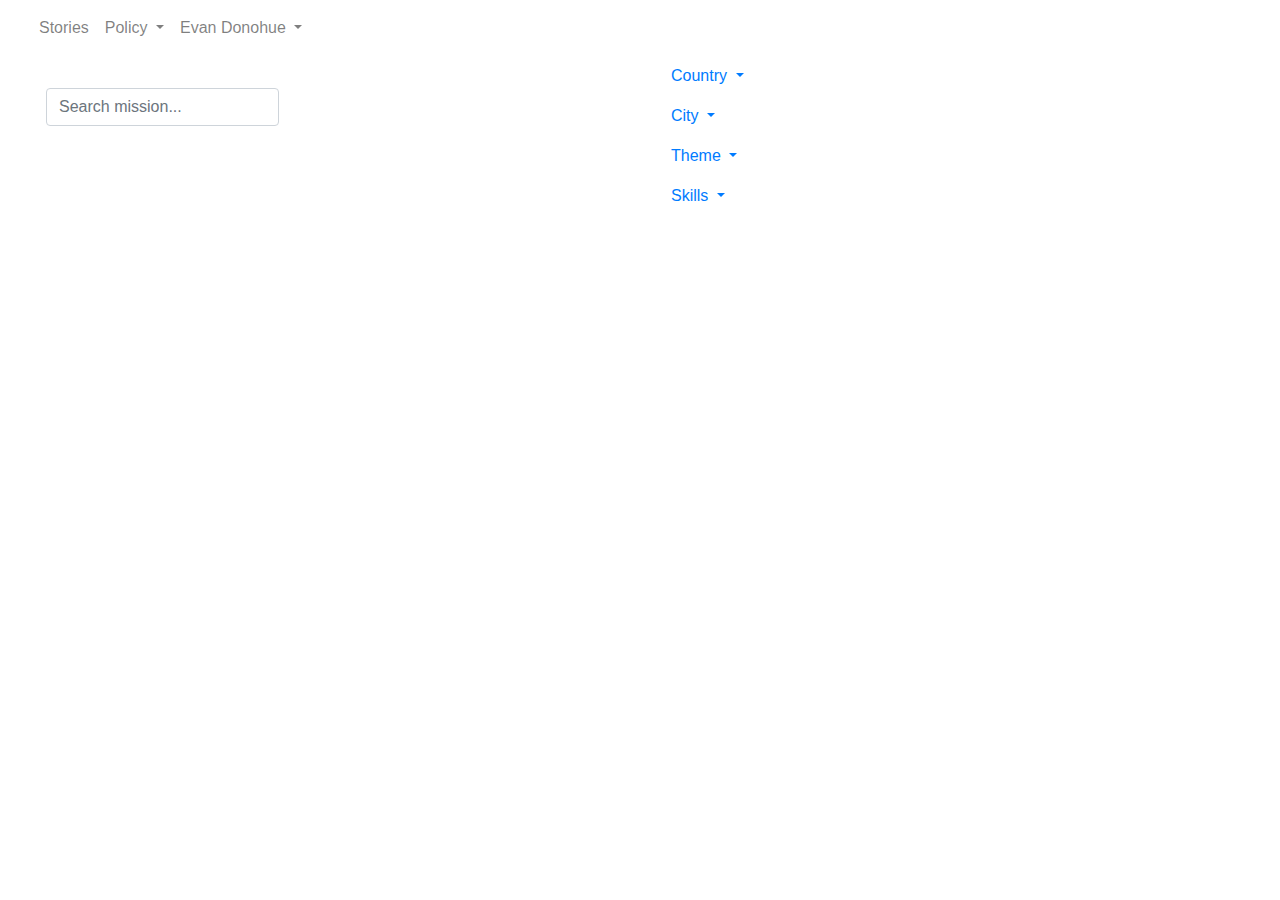
==== HTML/html/PlatformLanding.html @ 4cbbd1c9 "Add files via upload" ====
<!DOCTYPE html>
<html lang="en">

<head>
    <meta charset="UTF-8">
    <meta name="viewport" content="width=device-width, initial-scale=1.0">
    <link rel="stylesheet" href="https://cdn.jsdelivr.net/npm/bootstrap@4.3.1/dist/css/bootstrap.min.css"
        integrity="sha384-ggOyR0iXCbMQv3Xipma34MD+dH/1fQ784/j6cY/iJTQUOhcWr7x9JvoRxT2MZw1T" crossorigin="anonymous">
    <script src="https://code.jquery.com/jquery-3.3.1.slim.min.js"
        integrity="sha384-q8i/X+965DzO0rT7abK41JStQIAqVgRVzpbzo5smXKp4YfRvH+8abtTE1Pi6jizo"
        crossorigin="anonymous"></script>
    <script src="https://cdn.jsdelivr.net/npm/popper.js@1.14.7/dist/umd/popper.min.js"
        integrity="sha384-UO2eT0CpHqdSJQ6hJty5KVphtPhzWj9WO1clHTMGa3JDZwrnQq4sF86dIHNDz0W1"
        crossorigin="anonymous"></script>
    <script src="https://cdn.jsdelivr.net/npm/bootstrap@4.3.1/dist/js/bootstrap.min.js"
        integrity="sha384-JjSmVgyd0p3pXB1rRibZUAYoIIy6OrQ6VrjIEaFf/nJGzIxFDsf4x0xIM+B07jRM"
        crossorigin="anonymous"></script>

    <link rel="stylesheet" href="/css/platformlanding.css">
    <title>Platform Landing Page</title>
</head>

<body>
    <header>
        <div class="container-fluid">


            <nav class="navbar navbar-expand-md navbar-light ">

                <button class="navbar-toggler" type="button" data-toggle="collapse"
                    data-target="#navbarSupportedContent" aria-controls="navbarSupportedContent" aria-expanded="false"
                    aria-label="Toggle navigation">
                    <span class="navbar-toggler-icon"></span>
                </button>

                <div class="collapse navbar-collapse" id="navbarSupportedContent">
                    <ul class="navbar-nav mr-auto">

                        <li class="nav-item stories">
                            <a class="nav-link" href="#">Stories</a>
                        </li>
                        <li class="nav-item dropdown">
                            <a class="nav-link dropdown-toggle dropdown-policy" href="#" id="navbarDropdown"
                                role="button" data-toggle="dropdown" aria-haspopup="true" aria-expanded="false">
                                Policy
                            </a>
                            <div class="dropdown-menu" aria-labelledby="navbarDropdown">
                                <a class="dropdown-item" href="#">Volunteering</a>
                                <a class="dropdown-item" href="#">Sponsered</a>

                        </li>
                        <li>
                            <img src="/images/user-img.png" alt="" class="user-avatar">
                        </li>

                        <li class="nav-item dropdown">
                            <a class="nav-link dropdown-toggle dropdown-username" href="#" id="navbarDropdown"
                                role="button" data-toggle="dropdown" aria-haspopup="true" aria-expanded="false">
                                Evan Donohue
                            </a>
                            <div class="dropdown-menu" aria-labelledby="navbarDropdown">
                                <a class="dropdown-item" href="#">Volunteering</a>
                                <a class="dropdown-item" href="#">Sponsered</a>

                        </li>



                    </ul>

                </div>
            </nav>

            <div class="container-fluid">
                <div class="row">
                    <div class="col-lg-6 col-sm-6">
                        <nav class="navbar navbar-expand-lg navbar-light  search-nav">

                            <div class="search-combine">

                                <img src="/images/search.png" alt="" class="search-icon">

                                <form class="form-inline my-2 my-lg-0">
                                    <input class="form-control mr-sm-2 search-bar" type="search"
                                        placeholder="Search mission..." aria-label="Search">

                                </form>
                            </div>

                        </nav>
                    </div>
                    <div class="col-lg-5 col-sm-6">

                        <a class="nav-link dropdown-toggle" href="#" id="navbarDropdown" role="button"
                            data-toggle="dropdown" aria-haspopup="true" aria-expanded="false">
                            Country
                        </a>
                        <div class="dropdown-menu" aria-labelledby="navbarDropdown">
                            <a class="dropdown-item" href="#">Action</a>
                            <a class="dropdown-item" href="#">Another action</a>
                            <div class="dropdown-divider"></div>
                            <a class="dropdown-item" href="#">Something else here</a>
                        </div>

                        <a class="nav-link dropdown-toggle" href="#" id="navbarDropdown" role="button"
                            data-toggle="dropdown" aria-haspopup="true" aria-expanded="false">
                            City
                        </a>
                        <div class="dropdown-menu" aria-labelledby="navbarDropdown">
                            <a class="dropdown-item" href="#">Action</a>
                            <a class="dropdown-item" href="#">Another action</a>
                            <div class="dropdown-divider"></div>
                            <a class="dropdown-item" href="#">Something else here</a>
                        </div>

                        <a class="nav-link dropdown-toggle" href="#" id="navbarDropdown" role="button"
                            data-toggle="dropdown" aria-haspopup="true" aria-expanded="false">
                            Theme
                        </a>
                        <div class="dropdown-menu" aria-labelledby="navbarDropdown">
                            <a class="dropdown-item" href="#">Action</a>
                            <a class="dropdown-item" href="#">Another action</a>
                            <div class="dropdown-divider"></div>
                            <a class="dropdown-item" href="#">Something else here</a>
                        </div>

                        <a class="nav-link dropdown-toggle" href="#" id="navbarDropdown" role="button"
                            data-toggle="dropdown" aria-haspopup="true" aria-expanded="false">
                            Skills
                        </a>
                        <div class="dropdown-menu" aria-labelledby="navbarDropdown">
                            <a class="dropdown-item" href="#">Action</a>
                            <a class="dropdown-item" href="#">Another action</a>
                            <div class="dropdown-divider"></div>
                            <a class="dropdown-item" href="#">Something else here</a>
                        </div>

                    </div>
                    <div class="col-lg-1">

                    </div>
                </div>
            </div>







        </div>


    </header>




</body>

</html>
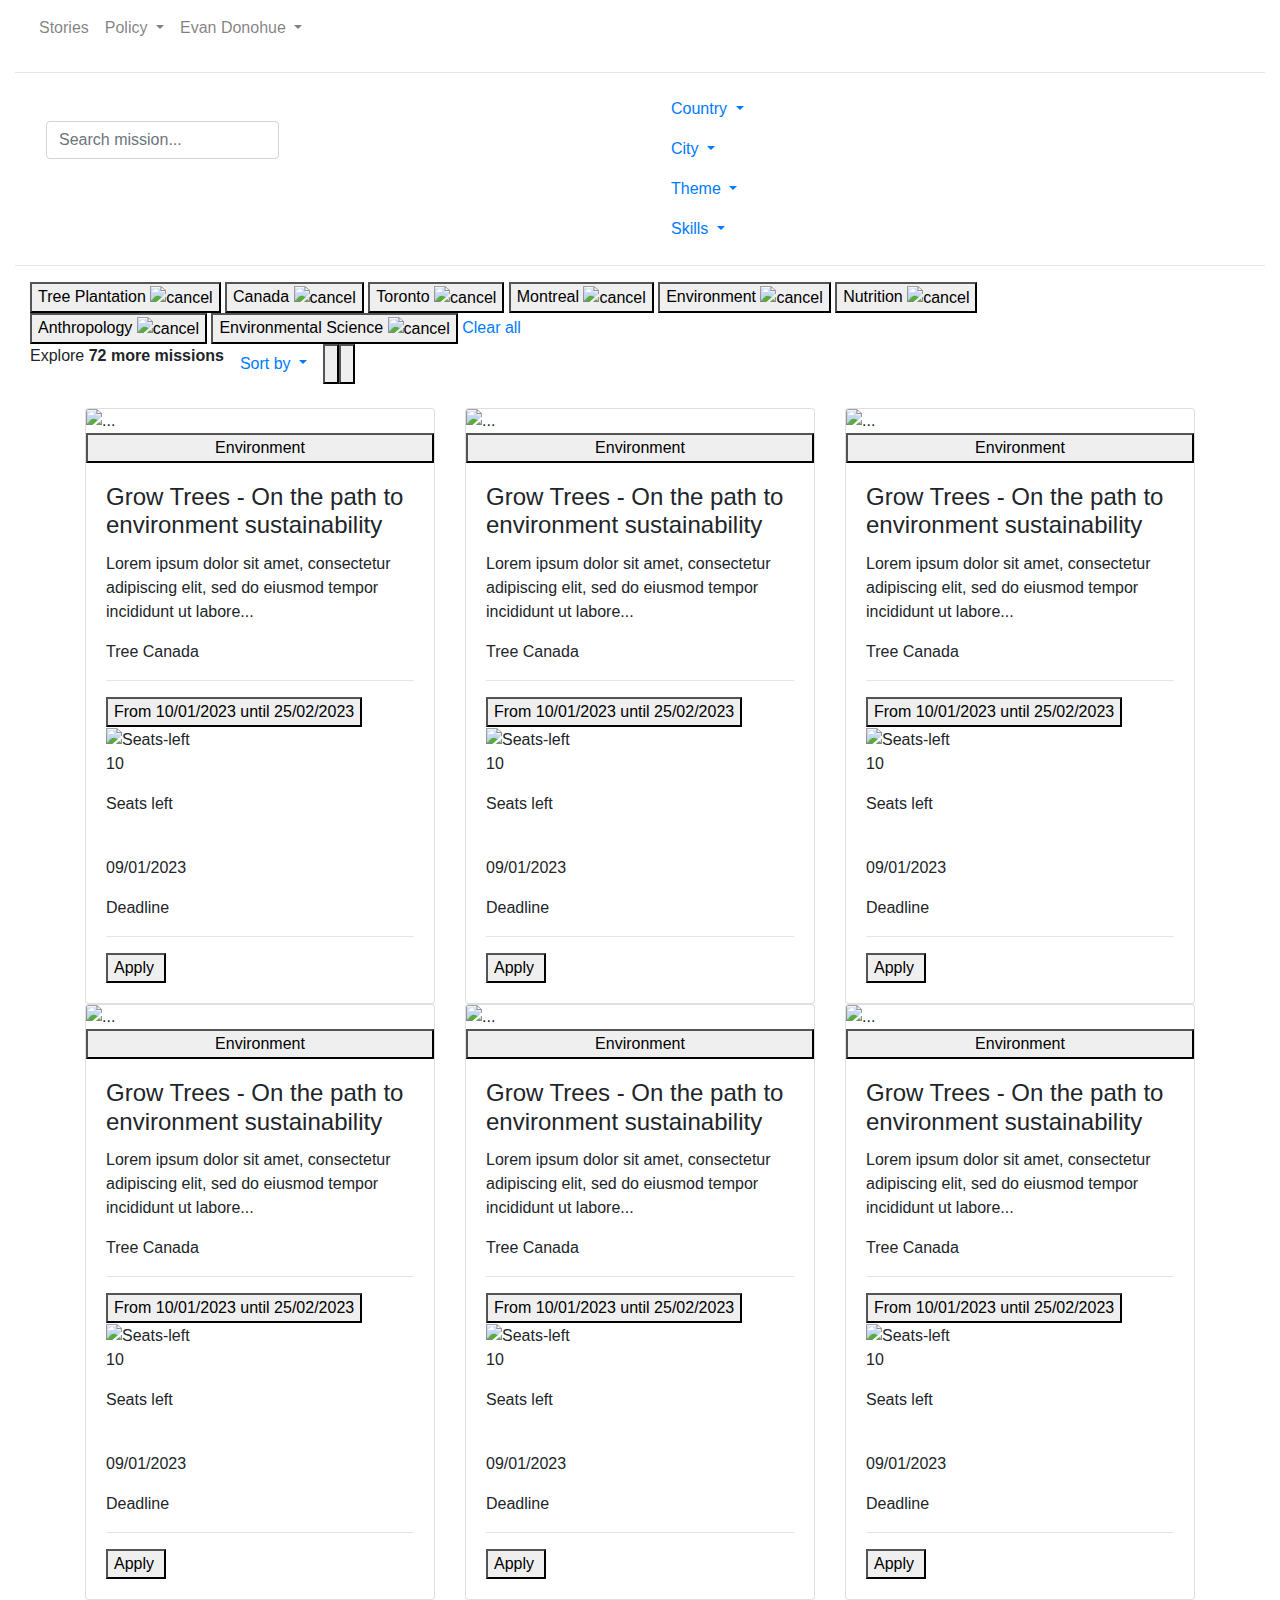
==== commit a9ecc29c: "Add files via upload" ====
--- a/HTML/html/PlatformLanding.html
+++ b/HTML/html/PlatformLanding.html
@@ -15,12 +15,16 @@
     <script src="https://cdn.jsdelivr.net/npm/bootstrap@4.3.1/dist/js/bootstrap.min.js"
         integrity="sha384-JjSmVgyd0p3pXB1rRibZUAYoIIy6OrQ6VrjIEaFf/nJGzIxFDsf4x0xIM+B07jRM"
         crossorigin="anonymous"></script>
-
+        <script src="/js/rating.js"></script>
     <link rel="stylesheet" href="/css/platformlanding.css">
+      <!-- rating.js file -->
+      
     <title>Platform Landing Page</title>
 </head>
 
-<body>
+<body onload="myFunction()">
+
+   
     <header>
         <div class="container-fluid">
 
@@ -70,9 +74,9 @@
 
                 </div>
             </nav>
-
+<hr>
             <div class="container-fluid">
-                <div class="row">
+                <div class="row row-search">
                     <div class="col-lg-6 col-sm-6">
                         <nav class="navbar navbar-expand-lg navbar-light  search-nav">
 
@@ -139,12 +143,98 @@
                     <div class="col-lg-1">
 
                     </div>
-                </div>
-            </div>
-
-
-
-
+
+
+
+                   
+                </div>
+            </div>
+<hr class="hr2">
+            <div class="container-fluid">
+                <div class="row">
+                    <div class="col-lg-11">
+
+                        <button class="search-history">Tree Plantation
+
+                            <img src="/images/cancel1.png" alt="cancel" class="img-cancel">
+
+                        </button>
+
+                        <button class="btn-s-short">Canada
+
+                            <img src="/images/cancel1.png" alt="cancel" class="img-cancel">
+
+                        </button>
+
+                        <button class="btn-s-short">Toronto
+
+                            <img src="/images/cancel1.png" alt="cancel" class="img-cancel">
+
+                        </button>
+
+                        <button class="btn-s-short">Montreal
+
+                            <img src="/images/cancel1.png" alt="cancel" class="img-cancel">
+
+                        </button>
+
+                        <button class="search-history">Environment
+
+                            <img src="/images/cancel1.png" alt="cancel" class="img-cancel">
+
+                        </button>
+
+                        <button class="btn-s-short">Nutrition
+
+                            <img src="/images/cancel1.png" alt="cancel" class="img-cancel">
+
+                        </button>
+
+                        <button class="search-history">Anthropology
+
+                            <img src="/images/cancel1.png" alt="cancel" class="img-cancel">
+
+                        </button>
+
+                        <button class="btn-s-long">Environmental Science
+
+                            <img src="/images/cancel1.png" alt="cancel" class="img-cancel">
+
+                        </button>
+
+                        <a href="#" class="clear-all">Clear all</a>
+                        <br>
+                        <div style="display: flex;">
+                        <label class="explore72"> Explore <b>72 more missions</b> </label>
+
+
+                        <a class="nav-link dropdown-toggle dropdown-sort" href="#" id="navbarDropdown" role="button"
+                        data-toggle="dropdown" aria-haspopup="true" aria-expanded="false">
+                        Sort by
+                    </a>
+                    <div class="dropdown-menu" aria-labelledby="navbarDropdown">
+                        <a class="dropdown-item" href="#">Action</a>
+                        <a class="dropdown-item" href="#">Another action</a>
+                        <div class="dropdown-divider"></div>
+                        <a class="dropdown-item" href="#">Something else here</a>
+                    </div>
+                    <button  id="grdbtn" onclick="grid1()">
+                        <img src="/images/grid.png" alt="">
+                    </button>
+                    <button   id="lstbtn" onclick="list1()">
+                        <img src="/images/list.png" alt="">
+                    </button>
+                     </div>
+                    </div>
+                   
+                    <div class="col-lg-1">
+
+                    </div>
+                </div>
+            </div>
+
+
+<br>
 
 
 
@@ -153,6 +243,430 @@
 
     </header>
 
+    <!-- Grid View -->
+<div class="grid-view" id="grdp" >
+
+    <div class="container grid-container ">
+        <div class="row">
+          <div class="col-12 col-md-6 col-lg-4">
+            <div class="card">
+              <img src="/images/imgenv.png" class="card-img-top" alt="...">
+              <button class="missions">Environment</button>
+              <div class="card-body">
+    
+                <h4 class="card-title">Grow Trees - On the path to <br>environment sustainability</h4>
+                <p class="card-text">Lorem ipsum dolor sit amet, consectetur adipiscing elit, sed do eiusmod tempor
+                  incididunt ut labore...</p>
+                <p class="card-text">Tree Canada</p>
+    
+    
+                <div class="hr-btn">
+                  <hr class="line-hr">
+                  <button class="btn-date">From 10/01/2023 until 25/02/2023</button>
+                </div>
+    
+                <img src="/images/Seats-left.png" alt="Seats-left" class="img-seat">
+               
+                <div class="seats-time">
+    
+    
+                  <p class="seat-left-no">10</p>
+                  <p class="seat-left-txt">Seats left</p>
+                </div>
+                <img src="/images/deadline.png" alt="" class="img-clock">
+                <div class="seats-time">
+    
+                  <p class="date-txt">09/01/2023</p>
+                  <p class="deadline-txt">Deadline</p>
+                </div>
+                <hr class="line-hr">
+    
+                <button class="apply-btn">Apply
+    
+                  <img src="/images/right-arrow.png" alt="" class="right-arrow">
+    
+                </button>
+              </div>
+    
+            </div>
+          </div>
+          <div class="col-12 col-md-6 col-lg-4">
+            <div class="card">
+              <img src="/images/imgedu.png" class="card-img-top" alt="...">
+              <button class="missions">Environment</button>
+              <div class="card-body">
+    
+                <h4 class="card-title">Grow Trees - On the path to <br>environment sustainability</h4>
+                <p class="card-text">Lorem ipsum dolor sit amet, consectetur adipiscing elit, sed do eiusmod tempor
+                  incididunt ut labore...</p>
+                <p class="card-text">Tree Canada</p>
+    
+    
+                <div class="hr-btn">
+                  <hr class="line-hr">
+                  <button class="btn-date">From 10/01/2023 until 25/02/2023</button>
+                </div>
+    
+                <img src="/images/Seats-left.png" alt="Seats-left" class="img-seat">
+               
+                <div class="seats-time">
+    
+    
+                  <p class="seat-left-no">10</p>
+                  <p class="seat-left-txt">Seats left</p>
+                </div>
+                <img src="/images/deadline.png" alt="" class="img-clock">
+                <div class="seats-time">
+    
+                  <p class="date-txt">09/01/2023</p>
+                  <p class="deadline-txt">Deadline</p>
+                </div>
+    
+                <hr class="line-hr">
+    
+                <button class="apply-btn">Apply
+    
+                  <img src="/images/right-arrow.png" alt="" class="right-arrow">
+    
+                </button>
+              </div>
+    
+            </div>
+          </div>
+          <div class="col-12 col-md-6 col-lg-4">
+            <div class="card">
+              <img src="/images/imgchild.png" class="card-img-top" alt="...">
+              <button class="missions">Environment</button>
+              <div class="card-body">
+    
+                <h4 class="card-title">Grow Trees - On the path to <br>environment sustainability</h4>
+                <p class="card-text">Lorem ipsum dolor sit amet, consectetur adipiscing elit, sed do eiusmod tempor
+                  incididunt ut labore...</p>
+                <p class="card-text">Tree Canada</p>
+    
+    
+                <div class="hr-btn">
+                  <hr class="line-hr">
+                  <button class="btn-date">From 10/01/2023 until 25/02/2023</button>
+                </div>
+    
+                <img src="/images/Seats-left.png" alt="Seats-left" class="img-seat">
+               
+                <div class="seats-time">
+    
+    
+                  <p class="seat-left-no">10</p>
+                  <p class="seat-left-txt">Seats left</p>
+                </div>
+                <img src="/images/deadline.png" alt="" class="img-clock">
+                <div class="seats-time">
+    
+                  <p class="date-txt">09/01/2023</p>
+                  <p class="deadline-txt">Deadline</p>
+                </div>
+    
+                <hr class="line-hr">
+    
+                <button class="apply-btn">Apply
+    
+                  <img src="/images/right-arrow.png" alt="" class="right-arrow">
+    
+                </button>
+              </div>
+    
+            </div>
+          </div>
+         
+         
+         
+          <div class="container grid-container">
+          <div class="row row2">
+          <div class="col-12 col-md-6 col-lg-4">
+            <div class="card">
+              <img src="/images/imgenv.png" class="card-img-top" alt="...">
+              <button class="missions">Environment</button>
+              <div class="card-body">
+    
+                <h4 class="card-title">Grow Trees - On the path to <br>environment sustainability</h4>
+                <p class="card-text">Lorem ipsum dolor sit amet, consectetur adipiscing elit, sed do eiusmod tempor
+                  incididunt ut labore...</p>
+                <p class="card-text">Tree Canada</p>
+    
+    
+                <div class="hr-btn">
+                  <hr class="line-hr">
+                  <button class="btn-date">From 10/01/2023 until 25/02/2023</button>
+                </div>
+    
+                <img src="/images/Seats-left.png" alt="Seats-left" class="img-seat">
+               
+                <div class="seats-time">
+    
+    
+                  <p class="seat-left-no">10</p>
+                  <p class="seat-left-txt">Seats left</p>
+                </div>
+                <img src="/images/deadline.png" alt="" class="img-clock">
+                <div class="seats-time">
+    
+                  <p class="date-txt">09/01/2023</p>
+                  <p class="deadline-txt">Deadline</p>
+                </div>
+    
+                <hr class="line-hr">
+    
+                <button class="apply-btn">Apply
+    
+                  <img src="/images/right-arrow.png" alt="" class="right-arrow">
+    
+                </button>
+              </div>
+    
+            </div>
+          </div>
+    
+       
+          <div class="col-12 col-md-6 col-lg-4">
+            <div class="card">
+              <img src="/images/imgedu.png" class="card-img-top" alt="...">
+              <button class="missions">Environment</button>
+              <div class="card-body">
+    
+                <h4 class="card-title">Grow Trees - On the path to <br>environment sustainability</h4>
+                <p class="card-text">Lorem ipsum dolor sit amet, consectetur adipiscing elit, sed do eiusmod tempor
+                  incididunt ut labore...</p>
+                <p class="card-text">Tree Canada</p>
+    
+    
+                <div class="hr-btn">
+                  <hr class="line-hr">
+                  <button class="btn-date">From 10/01/2023 until 25/02/2023</button>
+                </div>
+    
+                <img src="/images/Seats-left.png" alt="Seats-left" class="img-seat">
+               
+                <div class="seats-time">
+    
+    
+                  <p class="seat-left-no">10</p>
+                  <p class="seat-left-txt">Seats left</p>
+                </div>
+                <img src="/images/deadline.png" alt="" class="img-clock">
+                <div class="seats-time">
+    
+                  <p class="date-txt">09/01/2023</p>
+                  <p class="deadline-txt">Deadline</p>
+                </div>
+    
+                <hr class="line-hr">
+    
+                <button class="apply-btn">Apply
+    
+                  <img src="/images/right-arrow.png" alt="" class="right-arrow">
+    
+                </button>
+              </div>
+    
+            </div>
+          </div>
+    
+          <div class="col-12 col-md-6 col-lg-4">
+            <div class="card">
+              <img src="/images/imgchild.png" class="card-img-top" alt="...">
+              <button class="missions">Environment</button>
+              <div class="card-body">
+    
+                <h4 class="card-title">Grow Trees - On the path to <br>environment sustainability</h4>
+                <p class="card-text">Lorem ipsum dolor sit amet, consectetur adipiscing elit, sed do eiusmod tempor
+                  incididunt ut labore...</p>
+                <p class="card-text">Tree Canada</p>
+    
+    
+                <div class="hr-btn">
+                  <hr class="line-hr">
+                  <button class="btn-date">From 10/01/2023 until 25/02/2023</button>
+                </div>
+    
+                <img src="/images/Seats-left.png" alt="Seats-left" class="img-seat">
+               
+                <div class="seats-time">
+    
+    
+                  <p class="seat-left-no">10</p>
+                  <p class="seat-left-txt">Seats left</p>
+                </div>
+                <img src="/images/deadline.png" alt="" class="img-clock">
+                <div class="seats-time">
+    
+                  <p class="date-txt">09/01/2023</p>
+                  <p class="deadline-txt">Deadline</p>
+                </div>
+    
+                <hr class="line-hr">
+    
+                <button class="apply-btn">Apply
+    
+                  <img src="/images/right-arrow.png" alt="" class="right-arrow">
+    
+                </button>
+              </div>
+    
+            </div>
+          </div>
+    
+    
+        </div>
+    
+      </div>
+    </div>
+    </div>
+
+    </div>
+
+
+
+    <!-- List View -->
+
+    <div class="list-view active" id="listp">
+
+        
+            <div class="row lst-row">
+                <div class="col-md-4">
+                    <img src="/images/lst-img1.png" alt="" class="lst-img">
+                </div>
+
+                <div class="col-md-8">
+                   
+                    <h4 class="lst-card-title">Grow Trees - On the path to environment sustainability</h4>
+                    <p class="card-text">This summer we are aiming to plant 40000 trees</p>
+                    
+                    <img src="/images/Seats-left.png" alt="Seats-left" class="lst-img-seat">
+                  <div class="seatcombine" style="display: flex;">
+                  
+                    <div class="lst-seats-time">
+                        <p class="lst-seat-left-no">10</p>
+                        <p class="lst-seat-left-txt">Seats left</p>
+                      </div>
+
+                      <img src="/images/deadline.png" alt="" class="lst-img-clock">
+                      <div class="lst-seats-time">
+          
+                        <p class="lst-date-txt">09/01/2023</p>
+                        <p class="lst-deadline-txt">Deadline</p>
+                      </div>
+
+                      <button class="lst-btn-date">From 10/01/2023 until 25/02/2023</button>
+
+                    </div>
+
+                   
+    
+                <button class="lst-apply-btn">Apply
+    
+                  <img src="/images/right-arrow.png" alt="" class="right-arrow">
+    
+                </button>
+                </div>
+
+
+                <div class="col-md-4">
+                    <img src="/images/lst-img1.png" alt="" class="lst-img">
+                </div>
+
+                <div class="col-md-8">
+                   
+                    <h4 class="lst-card-title">Grow Trees - On the path to environment sustainability</h4>
+                    <p class="card-text">This summer we are aiming to plant 40000 trees</p>
+                    
+                    <img src="/images/Seats-left.png" alt="Seats-left" class="lst-img-seat">
+                  <div class="seatcombine" style="display: flex;">
+                  
+                    <div class="lst-seats-time">
+                        <p class="lst-seat-left-no">10</p>
+                        <p class="lst-seat-left-txt">Seats left</p>
+                      </div>
+
+                      <img src="/images/deadline.png" alt="" class="lst-img-clock">
+                      <div class="lst-seats-time">
+          
+                        <p class="lst-date-txt">09/01/2023</p>
+                        <p class="lst-deadline-txt">Deadline</p>
+                      </div>
+
+                      <button class="lst-btn-date">From 10/01/2023 until 25/02/2023</button>
+
+                    </div>
+
+                   
+    
+                <button class="lst-apply-btn">Apply
+    
+                  <img src="/images/right-arrow.png" alt="" class="right-arrow">
+    
+                </button>
+                </div>
+
+
+
+
+                <div class="col-md-4">
+                    <img src="/images/lst-img1.png" alt="" class="lst-img">
+                </div>
+
+                <div class="col-md-8">
+                   
+                    <h4 class="lst-card-title">Grow Trees - On the path to environment sustainability</h4>
+                    <p class="card-text">This summer we are aiming to plant 40000 trees</p>
+                    
+                    <img src="/images/Seats-left.png" alt="Seats-left" class="lst-img-seat">
+                  <div class="seatcombine" style="display: flex;">
+                  
+                    <div class="lst-seats-time">
+                        <p class="lst-seat-left-no">10</p>
+                        <p class="lst-seat-left-txt">Seats left</p>
+                      </div>
+
+                      <img src="/images/deadline.png" alt="" class="lst-img-clock">
+                      <div class="lst-seats-time">
+          
+                        <p class="lst-date-txt">09/01/2023</p>
+                        <p class="lst-deadline-txt">Deadline</p>
+                      </div>
+
+                      <button class="lst-btn-date">From 10/01/2023 until 25/02/2023</button>
+
+                    </div>
+
+                   
+    
+                <button class="lst-apply-btn">Apply
+    
+                  <img src="/images/right-arrow.png" alt="" class="right-arrow">
+    
+                </button>
+                </div>
+
+    </div>
+    
+
+    <!-- Javascript -->
+
+
+    <script>
+        function  myFunction(){
+           document.getElementById('listp').style.display="none" ;
+        }
+        function list1() {
+           document.getElementById('grdp').style.display="none" ;
+           document.getElementById('listp').style.display="block" ;
+       }
+       function grid1() {
+           document.getElementById('listp').style.display="none" ;
+           document.getElementById('grdp').style.display="block" ;
+       }
+
+       </script>
+
 
 
 
